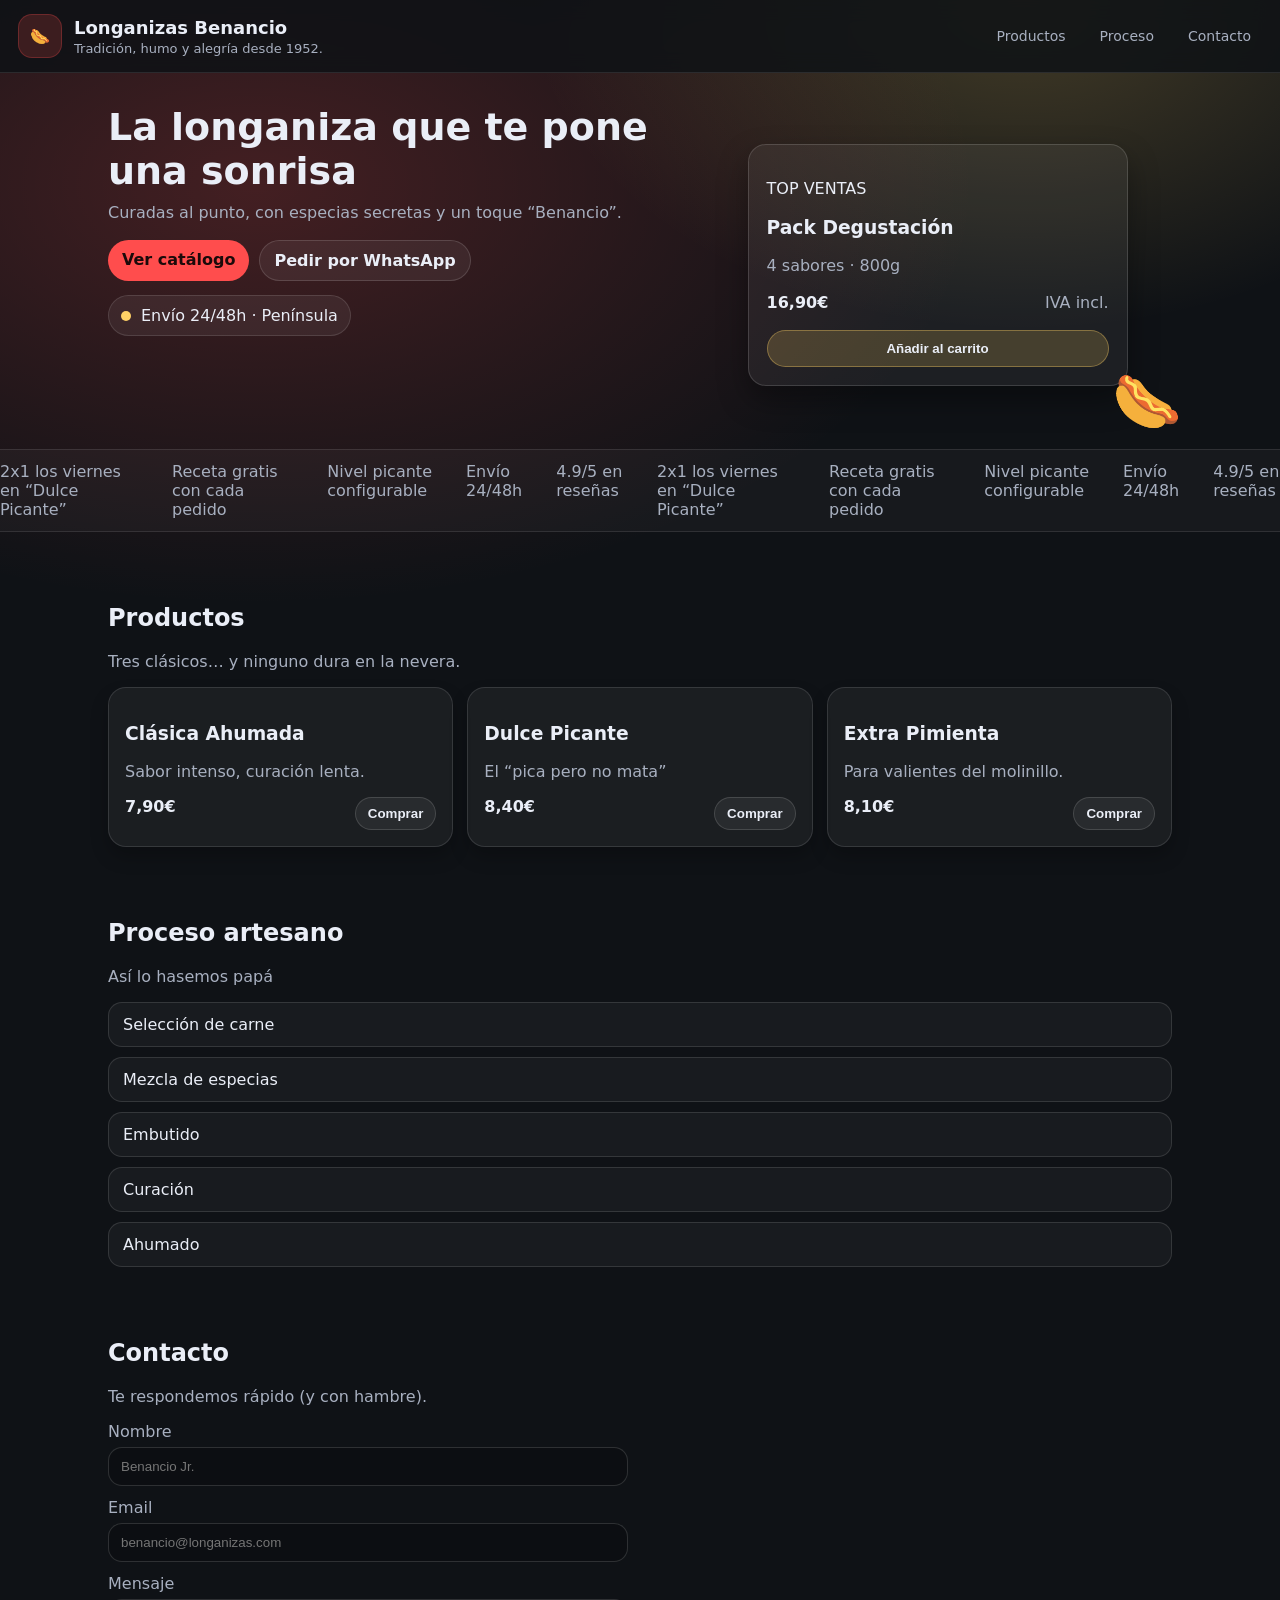
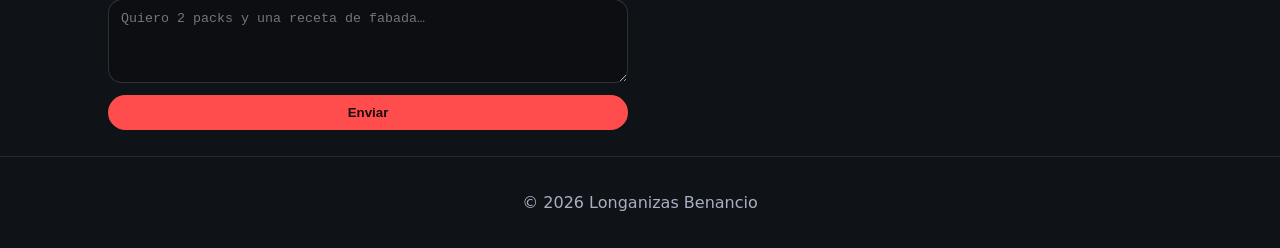
==== Apuntes animaciones_Keyframes LONGANIZASBENANCIO/index.html @ 178075bf "Apuntes animaciones_Keyframes LONGANIZASBENANCIO" ====
<!doctype html>
<html lang="es">
  <head>
    <meta charset="UTF-8" />
    <meta name="viewport" content="width=device-width, initial-scale=1.0" />
    <title>Longanizas Benancio</title>

    <!-- SOLO tu CSS -->
    <link rel="stylesheet" href="styles.css" />
  </head>

  <body>
    <header class="topbar">
      <div class="brand">
        <span class="logo">🌭</span>

        <div class="brand-text">
          <h1>Longanizas Benancio</h1>
          <p>Tradición, humo y alegría desde 1952.</p>
        </div>
      </div>

      <nav class="nav">
        <a href="#productos">Productos</a>
        <a href="#proceso">Proceso</a>
        <a href="#contacto">Contacto</a>
      </nav>
    </header>

    <main>
      <!-- HERO -->
      <section class="hero">
        <div class="hero-left">
          <h2>La longaniza que te pone una sonrisa</h2>

          <p>Curadas al punto, con especias secretas y un toque “Benancio”.</p>

          <div class="hero-actions">
            <a class="btn btn-primary" href="#productos">Ver catálogo</a>
            <a class="btn btn-ghost" href="#contacto">Pedir por WhatsApp</a>
          </div>

          <div class="badge">
            <span class="badge-dot"></span>
            <span>Envío 24/48h · Península</span>
            <!--La clase badge (comúnmente utilizada en Bootstrap, Material Design o 
      frameworks CSS) se utiliza para crear pequeñas etiquetas, insignias o 
      distintivos visuales que resaltan información secundaria, contadores 
      (como notificaciones), estados o etiquetas de categorización dentro de una 
      interfaz.-->
          </div>
        </div>

        <div class="hero-right">
          <article class="hero-card">
            <div class="hero-card-top">
              <p class="tag">TOP VENTAS</p>
              <h3>Pack Degustación</h3>
              <p class="muted">4 sabores · 800g</p>
            </div>

            <div class="hero-card-price">
              <span class="price">16,90€</span>
              <span class="mini muted">IVA incl.</span>
            </div>

            <button class="btn btn-secondary">Añadir al carrito</button>

            <div class="shine"></div>
          </article>

          <div class="floating-sausage">🌭</div>
        </div>
      </section>

      <!-- CINTA -->
      <section class="marquee">
        <div class="marquee-track">
          <span>2x1 los viernes en “Dulce Picante”</span>
          <span>Receta gratis con cada pedido</span>
          <span>Nivel picante configurable</span>
          <span>Envío 24/48h</span>
          <span>4.9/5 en reseñas</span>

          <!-- duplicado para animación futura -->
          <span>2x1 los viernes en “Dulce Picante”</span>
          <span>Receta gratis con cada pedido</span>
          <span>Nivel picante configurable</span>
          <span>Envío 24/48h</span>
          <span>4.9/5 en reseñas</span>
        </div>
      </section>

      <!-- PRODUCTOS -->
      <section id="productos" class="section">
        <header class="section-head">
          <h2>Productos</h2>
          <p class="muted">Tres clásicos… y ninguno dura en la nevera.</p>
        </header>

        <div class="grid">
          <article class="card">
            <h3>Clásica Ahumada</h3>
            <p class="muted">Sabor intenso, curación lenta.</p>

            <div class="card-bottom">
              <span class="price">7,90€</span>
              <button class="btn btn-small">Comprar</button>
            </div>
          </article>

          <article class="card">
            <h3>Dulce Picante</h3>
            <p class="muted">El “pica pero no mata”</p>

            <div class="card-bottom">
              <span class="price">8,40€</span>
              <button class="btn btn-small">Comprar</button>
            </div>
          </article>

          <article class="card">
            <h3>Extra Pimienta</h3>
            <p class="muted">Para valientes del molinillo.</p>

            <div class="card-bottom">
              <span class="price">8,10€</span>
              <button class="btn btn-small">Comprar</button>
            </div>
          </article>
        </div>
      </section>

      <!-- PROCESO -->
      <section id="proceso" class="section process">
        <header class="section-head">
          <h2>Proceso artesano</h2>
          <p class="muted">Así lo hasemos papá</p>
        </header>

        <ol class="steps">
          <li class="step">Selección de carne</li>
          <li class="step">Mezcla de especias</li>
          <li class="step">Embutido</li>
          <li class="step">Curación</li>
          <li class="step">Ahumado</li>
        </ol>
      </section>

      <!-- CONTACTO -->
      <section id="contacto" class="section contact">
        <header class="section-head">
          <h2>Contacto</h2>
          <p class="muted">Te respondemos rápido (y con hambre).</p>
        </header>

        <form class="form">
          <label>
            Nombre
            <input type="text" placeholder="Benancio Jr." />
          </label>

          <label>
            Email
            <input type="email" placeholder="benancio@longanizas.com" />
          </label>

          <label>
            Mensaje
            <textarea
              rows="4"
              placeholder="Quiero 2 packs y una receta de fabada…"
            ></textarea>
          </label>

          <button class="btn btn-primary">Enviar</button>
        </form>
      </section>
    </main>

    <footer class="footer">
      <p>© <span id="year"></span> Longanizas Benancio</p>
    </footer>

    <script>
      document.getElementById("year").textContent = new Date().getFullYear();
    </script>
  </body>
</html>
---- Apuntes animaciones_Keyframes LONGANIZASBENANCIO/styles.css ----
/* =========================
   BASE
========================= */

/* :root (raíz del documento)
   ---------------------------------------------------------
   Aquí definimos VARIABLES CSS (Custom Properties).
   Piensa en ellas como “constantes” de diseño:
   - Centralizan colores, radios, sombras…
   - Evitan repetir valores mágicos por todo el CSS
   - Facilitan cambiar el tema del sitio en 30 segundos
   Uso:
     color: var(--text);
     border-radius: var(--r);
*/
:root{
  /* --bg: color base del fondo de toda la página.
     Es el “lienzo” oscuro sobre el que contrastan tarjetas y texto. */
  --bg: #0f1216;

  /* --card: color de tarjeta (más claro que el fondo).
     Útil para contenedores, secciones o paneles. */
  --card: #171b22;

  /* --text: texto principal.
     Debe tener mucho contraste con --bg para legibilidad. */
  --text: #eaeef7;

  /* --muted: texto secundario (“apagado”).
     Sirve para descripciones y detalles: menos importancia visual. */
  --muted: #a8b0c0;

  /* --accent: acento principal (rojo marca).
     Se usa para botones primarios, highlights, tags, etc. */
  --accent: #ff4d4d;

  /* --accent2: acento secundario (amarillo).
     Se usa para badges, puntos de estado y detalles alternativos. */
  --accent2: #ffd166;

  /* --line: color de líneas/bordes sutiles.
     alpha bajo = no “corta” visualmente el diseño, solo delimita. */
  --line: rgba(255,255,255,.10);

  /* --r: radio base de bordes redondeados.
     Mantener un radio consistente da “unidad” visual al diseño. */
  --r: 18px;

  /* --shadow: sombra estándar.
     offset-y alto + blur = sombra suave y profunda (estética “card”). */
  --shadow: 0 14px 30px rgba(0,0,0,.35);
}

/* Selector universal
   ---------------------------------------------------------
   box-sizing: border-box:
   - El width/height incluyen padding + border.
   - Evita que una caja “crezca” inesperadamente al añadir padding.
   - Hace más sencillo el diseño responsive.
*/
*{ box-sizing: border-box; }

/* html
   ---------------------------------------------------------
   scroll-behavior: smooth:
   - Cuando pulsas un enlace interno (ej. <a href="#contacto">),
     el navegador hace scroll ANIMADO hasta el destino.
   - Mejora UX, porque el usuario “ve” hacia dónde se mueve.
   - No afecta al scroll manual (rueda/trackpad): solo a saltos automáticos.
*/
html{
    scroll-behavior: smooth;
}

/* body
   ---------------------------------------------------------
   Aquí definimos:
   - Tipografía base
   - Fondo (con capas de gradientes radiales)
   - Color por defecto del texto
*/
body{
  /* Eliminamos el margen por defecto del navegador (si no, habría “marco blanco”) */
  margin: 0;

  /* “System font stack”
     - Usa la fuente del sistema del usuario (Windows/macOS/Linux)
     - Carga rápida, look moderno y coherente con el SO */
  font-family: system-ui, -apple-system, Segoe UI, Roboto, Arial, sans-serif;

  /* Fondo inicial (fallback).
     Si el navegador no soportara gradientes por alguna razón,
     al menos queda el color base. */
  background: var(--bg);

  /* Color de texto base: aplicado a todo lo que no defina color propio */
  color: var(--text);

  /* Fondo por capas (la ÚLTIMA capa va al fondo)
     ---------------------------------------------------------
     1ª capa: mancha roja suave (arriba-izquierda)
     2ª capa: mancha amarilla suave (arriba-derecha)
     3ª capa: color base oscuro (lienzo)
     Esto crea “iluminación ambiental” sin imágenes.
  */
  background:
  radial-gradient(
    /* Tamaño de la elipse (ancho x alto) y posición del foco (at x% y%) 
    DESDE LA POSICIÓN IZQUIERDA-ARRIBA DE LA PANTALLA*/
    1200px 700px at 20% 10%,

    /* Color del centro con transparencia */
    rgba(255,77,77,.22),

    /* A partir del 60% se vuelve totalmente transparente (se difumina) */
    transparent 60%
  ), 
  radial-gradient(
    900px 600px at 80% 0%,
    rgba(255,209,100,.22),
    transparent 55%
  ), 

  /* Capa final: color sólido del fondo */
  var(--bg);
}

/* Links
   ---------------------------------------------------------
   color: inherit → los enlaces heredan el color del texto donde estén.
   text-decoration: none → quita subrayado (estética más “app”).
*/
a{ color: inherit; text-decoration: none; }

/* Utilidad: texto “apagado”
   Se usa en descripciones, subtítulos, info secundaria. */
.muted{ color: var(--muted); }

/* Utilidad: precio destacado
   font-weight alto para que el precio sea lo más visible en tarjetas. */
.price{ font-weight: 800; }



/* =========================
   TOPBAR
========================= */

/* Barra superior “pegajosa” (sticky)
   ---------------------------------------------------------
   Objetivo:
   - Que la marca y navegación estén siempre accesibles al hacer scroll
   - Efecto “glassmorphism”: fondo translúcido + blur
*/
.topbar{
  /* sticky: se comporta como normal hasta llegar a top:0 y ahí se queda */
  position: sticky;

  /* Punto de pegado */
  top: 0;

  /* Capa por encima del contenido para que no quede tapada */
  z-index: 20;

  /* Blur del contenido que pasa por detrás (solo se aprecia con transparencia) */
  backdrop-filter: blur(10px);

  /* Fondo semitransparente: permite ver el blur y “separa” del contenido */
  background: rgba(15,18,22,.85);

  /* Línea inferior para delimitar la barra sin ser dura */
  border-bottom: 1px solid var(--line);

  /* Espaciado interno */
  padding: 14px 18px;

  /* Flexbox para alinear:
     - izquierda: brand
     - derecha: nav */
  display: flex;
  align-items: center;            /* centra verticalmente logo/texto/links */
  justify-content: space-between; /* empuja brand y nav a extremos */
}

/* Brand agrupa logo + texto
   gap crea el espacio entre ambos sin usar márgenes. */
.brand{
  display: flex;
  align-items: center;
  gap: 12px;
}

/* Logo como “pastilla cuadrada” con emoji centrado */
.logo{
  /* Grid + place-items es una forma cómoda de centrar un hijo */
  display: grid;
  place-items: center;

  /* Tamaño fijo del contenedor del emoji */
  width: 44px;
  height: 44px;

  /* Bordes redondeados (coherente con --r, aquí más pequeño) */
  border-radius: 14px;

  /* Fondo rojo suave + borde rojo suave para dar identidad de marca */
  background: rgba(255,77,77,.18);
  border: 1px solid rgba(255,77,77,.25);

  /* Animación:
     - logoTravieso es el nombre del @keyframes
     - 2.5s: duración de cada ciclo
     - ease-in-out: movimiento suave (sin brusquedad)
     - infinite: repite continuamente
  */
  animation: logoTravieso 2.5s ease-in-out infinite;
}

/* Título del brand (h1) ajustado a “tamaño header” */
.brand-text h1{
  /* Quitamos margen por defecto del h1 para que no descoloque la barra */
  margin: 0;

  /* Tamaño controlado: un h1 normal sería demasiado grande */
  font-size: 18px;
}

/* Subtítulo del brand */
.brand-text p{
  /* Pequeña separación desde el h1 */
  margin: 3px 0 0;

  /* Más pequeño y apagado: jerarquía visual */
  font-size: 13px;
  color: var(--muted);
}

/* Navegación */
.nav{
  display: flex;
  gap: 12px;           /* separación uniforme entre enlaces */
  font-size: 14px;
  color: var(--muted); /* por defecto se ve más suave (no roba atención al logo) */
}

/* Links de navegación como “píldoras” */
.nav a{
  /* padding amplio = área clicable cómoda */
  padding: 8px 10px;

  /* muy redondeado = pill */
  border-radius: 999px;

  /* borde transparente: reservado para que en hover “aparezca” */
  border: 1px solid transparent;
}

/* Hover:
   - aparece borde suave
   - el texto pasa a color principal */
.nav a:hover{
  border-color: rgba(255,255,255,.18);
  color: var(--text);
}



/* =========================
   HERO
========================= */

/* Hero: bloque principal
   ---------------------------------------------------------
   Layout con CSS Grid:
   - Columna izquierda: texto + botones + badge
   - Columna derecha: tarjeta producto + decoración
*/
.hero{
  /* Limita el ancho para mantener buena legibilidad en pantallas grandes */
  max-width: 1100px;

  /* Centrado horizontal */
  margin: 0 auto;

  /* Espaciado: arriba 32, laterales 18, abajo 14 */
  padding: 32px 18px 14px;

  /* Grid de 2 columnas */
  display: grid;

  /* 1.1fr vs 0.9fr:
     La izquierda gana un poco más de espacio para el título y texto. */
  grid-template-columns: 1.1fr .9fr;

  /* Separación entre columnas */
  gap: 22px;
}

/* Título grande del hero */
.hero-left h2{
  margin: 0 0 10px;
  font-size: 38px;
}

/* Párrafo del hero (apoyando el título) */
.hero-left p{
  margin: 0 0 18px;
  color: var(--muted);
}

/* Contenedor de acciones (botones) */
.hero-actions{
  display: flex;

  /* espacio entre botones */
  gap: 10px;

  /* separa botones del badge */
  margin-bottom: 14px;
}

/* Badge informativo
   ---------------------------------------------------------
   inline-flex: se comporta como elemento “en línea”,
   pero internamente alinea sus hijos en fila.
*/
.badge{
  display: inline-flex;
  align-items: center; /* centra verticalmente el dot y el texto */
  gap: 10px;           /* distancia entre el punto y el texto */

  padding: 10px 12px;
  border-radius: 999px;

  border: 1px solid rgba(255,255,255,.12);
  background: rgba(255,255,255,.06);

  /* Animación por subpropiedades:
     - name: qué keyframes usar
     - duration: ciclo rápido (1s)
     - ease-in-out: sube/baja suave
     - infinite: sin fin
     - alternate: no “resetea”, va ida/vuelta (más suave)
  */
  animation-name: botonResplandor;
  animation-duration: 1s;
  animation-timing-function: ease-in-out;
  animation-iteration-count: infinite;
  animation-direction: alternate;
}

/* Punto circular del badge */
.badge-dot{
   /*Le das un tamaño cuadrado de 10x10 píxeles.*/
  width: 10px;
  height: 10px;

  /* Cuando aplicas border-radius: 50% a un elemento que es cuadrado, el navegador 
  redondea las esquinas hasta convertirlo en un círculo.
  Si fuera rectangular (por ejemplo 20px x 10px), sería una elipse. */
  border-radius: 50%;

  /*Le da color de fondo. Sin esto, el círculo sería invisible.*/
  background: var(--accent2);

  /* Animación “latido”:
     scale + opacity para simular pulso */
  animation: dotPulse 1s ease-in-out infinite;
}

/* Columna derecha del hero */
.hero-right{
  /* relative:
     permite que hijos absolute (floating-sausage) se posicionen aquí */
  position: relative;

  min-height: 320px;

  /* centramos la tarjeta dentro del área derecha */
  display: grid;
  place-items: center;
}

/* Tarjeta del producto */
.hero-card{
  /* min(380px, 100%):
     - en escritorio no pasa de 380px
     - en móvil ocupa todo el ancho disponible */
  width: min(380px, 100%);

  /* esquinas redondeadas usando la variable global */
  border-radius: var(--r);

  /* fondo ligeramente transparente (tarjeta sobre fondo oscuro) */
  background: rgba(255,255,255,.06);

  /* borde para separar sutilmente del fondo */
  border: 1px solid rgba(255,255,255,.14);

  /* sombra para dar profundidad */
  box-shadow: var(--shadow);

  /* aire interior */
  padding: 18px;

  /* relative para capas internas (shine, etc.) */
  position: relative;

  /* recorta cualquier elemento que se salga (útil para efectos) */
  overflow: hidden;

  /* Animación de entrada:
     - tarjetaTraviesa: keyframes (sube + aparece)
     - 4s: muy suave/lenta (sensación “cinemática”)
     - cubic-bezier(...): curva personalizada (entra con energía y asienta)
     - 0.2, 0.9 coordenadas x
     - 0.2, 1 coordenadas y
     - 1: solo una vez (animación de carga) */
  animation: tarjetaTraviesa 4s cubic-bezier(0.2, 0.9, 0.2, 1) 1;
}

/* Bloque precio dentro de la tarjeta */
.hero-card-price{
  display: flex;

  /* separa precio e “IVA incl.” a extremos */
  justify-content: space-between;

  /* margen vertical para respirar */
  margin: 18px 0;
}

/* Shine desactivado (si se activara, se vería un barrido de brillo) */
.shine{
  display: none; /* sin animación */
}

/* Emoji decorativo situado en esquina */
.floating-sausage{
  /* absolute: se “pega” a coordenadas dentro de .hero-right (que es relative) */
  position: absolute;

  /* lo empujas un poco hacia afuera para que parezca “salirse” del marco */
  right: -10px;
  bottom: -10px;

  /* tamaño del emoji */
  font-size: 56px;
}



/* =========================
   MARQUEE
========================= */

/* Sección cinta (marquee) */
.marquee{
  margin: 10px 0 26px;

  /* líneas arriba y abajo para “encerrar” la cinta */
  border-top: 1px solid var(--line);
  border-bottom: 1px solid var(--line);

  /* fondo sutil para diferenciarla del resto */
  background: rgba(255,255,255,.03);
}

/* Track de la cinta: elementos en fila */
.marquee-track{
  display: flex;

  /* separación entre mensajes */
  gap: 34px;

  padding: 12px 0;

  color: var(--muted);
}



/* =========================
   SECTIONS
========================= */

/* Contenedor genérico de secciones (productos, proceso, contacto...) */
.section{
  max-width: 1100px;
  margin: 0 auto;
  padding: 26px 18px;
}

/* Grid de productos */
.grid{
  margin-top: 16px;

  display: grid;

  /* 3 columnas iguales */
  grid-template-columns: repeat(3, 1fr);

  /* hueco entre cards */
  gap: 14px;
}

/* Card de producto */
.card{
  border-radius: var(--r);

  /* fondo translúcido: diferencia respecto al fondo base */
  background: rgba(255,255,255,.05);

  border: 1px solid rgba(255,255,255,.12);

  padding: 16px;

  /* sombra más ligera que la del hero-card */
  box-shadow: 0 10px 18px rgba(0,0,0,.22);
}

/* Parte inferior de la card (precio + botón) */
.card-bottom{
  margin-top: 16px;
  display: flex;
  justify-content: space-between;
}



/* =========================
   STEPS
========================= */

/* Lista de pasos (ol/ul) */
.steps{
  margin: 16px 0 0;

  /* quitamos padding por defecto de listas */
  padding: 0;

  /* quitamos viñetas/numeración para control total del estilo */
  list-style: none;

  display: grid;

  /* separación vertical entre items */
  gap: 10px;
}

/* Item de paso */
.step{
  border-radius: 14px;
  border: 1px solid rgba(255,255,255,.12);
  background: rgba(255,255,255,.04);

  padding: 12px 14px;
}



/* =========================
   FORM
========================= */

/* Contenedor de formulario */
.form{
  margin-top: 14px;

  /* grid para apilar campos con separación uniforme */
  display: grid;
  gap: 12px;

  /* limita ancho para que no se extienda demasiado (mejor UX) */
  max-width: 520px;
}

/* Label con el texto y el input debajo */
label{
  display: grid;
  gap: 6px; /* espacio entre texto del label y el campo */
  color: var(--muted);
}

/* Campos */
input, textarea{
  border-radius: 14px;
  border: 1px solid rgba(255,255,255,.14);

  /* fondo oscuro semitransparente para integrarlo en el tema */
  background: rgba(0,0,0,.18);

  color: var(--text);

  /* padding cómodo para escribir */
  padding: 11px 12px;
}



/* =========================
   BUTTONS
========================= */

/* Botón base */
.btn{
  border: 0;          /* elimina borde por defecto */
  cursor: pointer;    /* mano al pasar el ratón */

  /* pill */
  border-radius: 999px;

  /* tamaño clicable */
  padding: 10px 14px;

  /* jerarquía del texto */
  font-weight: 700;
}

/* Botón primario: rojo marca */
.btn-primary{
  background: var(--accent);

  /* texto oscuro sobre rojo para contraste */
  color: #1b0a0a;
}

/* Botón secundario: amarillo suave, normalmente dentro de tarjetas */
.btn-secondary{
  background: rgba(255,209,102,.18);
  border: 1px solid rgba(255,209,102,.35);
  color: var(--text);

  /* ocupa todo el ancho disponible */
  width: 100%;
}

/* Botón “fantasma”: transparente con borde sutil */
.btn-ghost{
  background: rgba(255,255,255,.06);
  border: 1px solid rgba(255,255,255,.14);
  color: var(--text);
}

/* Botón pequeño (usado en cards) */
.btn-small{
  padding: 8px 12px;
  background: rgba(255,255,255,.06);
  border: 1px solid rgba(255,255,255,.14);
  color: var(--text);
}

/* Footer */
.footer{
  border-top: 1px solid var(--line);
  padding: 20px 18px;
  text-align: center;
  color: var(--muted);
}



/* =========================
   ANIMACIONES (@keyframes)
========================= */

/* logoTravieso
   ---------------------------------------------------------
   Animación del logo: balanceo + micro zoom.
   Se usa transform (rotate + scale) porque es eficiente:
   - el navegador puede optimizarlo mejor que top/left
   - suele renderizarse por GPU
*/
@keyframes logoTravieso{
    /* Estado inicial */
    from { 
      /* gira a la izquierda y tamaño normal */
      transform: rotate(-5deg) scale(1);
    }

    /* Estado final */
    to   {
      /* gira a la derecha y aumenta un 5% */
      transform: rotate(5deg) scale(1.05);
    }
}

/* dotPulse
   ---------------------------------------------------------
   Latido del punto:
   - scale: crece/encoge (efecto pulso)
   - opacity: acompaña para dar sensación de “respirar”
*/
@keyframes dotPulse{
    0%   { transform: scale(1);    opacity: .8; }
    50%  { transform: scale(1.25); opacity: 1;  }
    100% { transform: scale(1);    opacity: .8; }
}

/* botonResplandor
   ---------------------------------------------------------
   Resplandor del badge mediante box-shadow:
   - en 0% y 100% no hay halo (0)
   - en 50% hay halo visible
   Con animation-direction: alternate el efecto se siente suave.
*/
@keyframes botonResplandor{
    0%   { box-shadow: 0 0 0  rgba(255, 200, 100, 0); }
    50%  { box-shadow: 0 0 20px rgba(255, 200, 100, 0.20); }
    100% { box-shadow: 0 0 0  rgba(255, 200, 100, 0); }
}

/* tarjetaTraviesa
   ---------------------------------------------------------
   Entrada de la tarjeta:
   - translateY: empieza un poco más abajo y sube
   - opacity: de invisible a visible
   Efecto típico de “aparecer al cargar”.
*/
@keyframes tarjetaTraviesa{
    0%   { transform: translateY(14px); opacity: 0; }
    100% { transform: translateY(0px);  opacity: 1; }
}



/* =========================
   RESPONSIVE
========================= */

/* Media query para pantallas <= 900px
   ---------------------------------------------------------
   Ajusta layout a móvil/tablet:
   - Hero pasa a 1 columna (texto arriba, tarjeta abajo)
   - Grid de productos pasa a 1 columna (mejor lectura y espacio)
*/
@media (max-width: 900px){
  .hero{ grid-template-columns: 1fr; }
  .grid{ grid-template-columns: 1fr; }
}
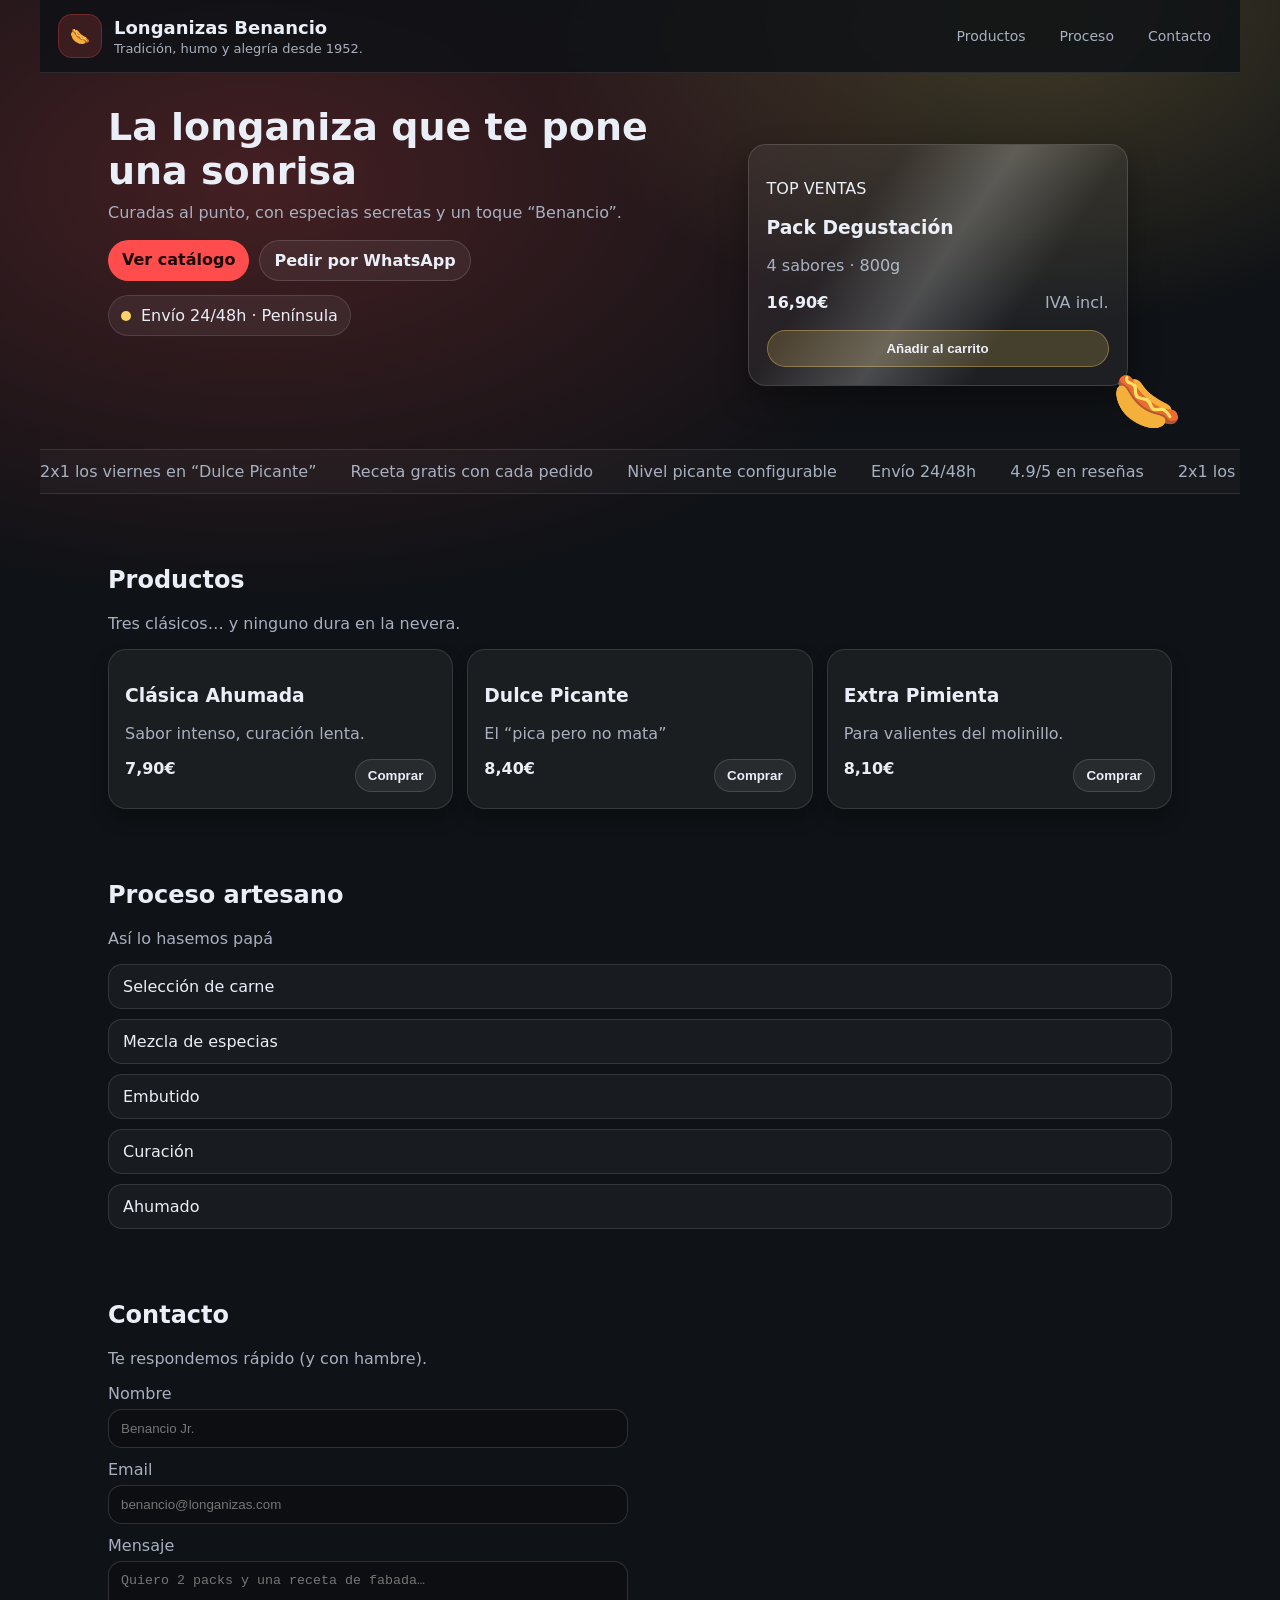
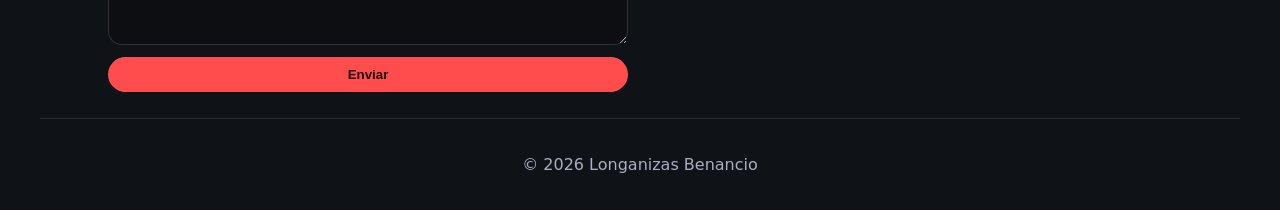
==== commit c8d4d873: "Actualiza Apuntes animaciones_Keyframes LONGANIZASBENANCIO" ====
--- a/Apuntes animaciones_Keyframes LONGANIZASBENANCIO/index.html
+++ b/Apuntes animaciones_Keyframes LONGANIZASBENANCIO/index.html
@@ -7,6 +7,10 @@
 
     <!-- SOLO tu CSS -->
     <link rel="stylesheet" href="styles.css" />
+    <link
+      rel="stylesheet"
+      href="https://cdnjs.cloudflare.com/ajax/libs/animate.css/4.1.1/animate.min.css"
+    />
   </head>
 
   <body>
@@ -15,7 +19,9 @@
         <span class="logo">🌭</span>
 
         <div class="brand-text">
-          <h1>Longanizas Benancio</h1>
+          <h1 class="animate__animated animate__fadeInDown">
+            Longanizas Benancio
+          </h1>
           <p>Tradición, humo y alegría desde 1952.</p>
         </div>
       </div>
@@ -67,6 +73,9 @@
             <button class="btn btn-secondary">Añadir al carrito</button>
 
             <div class="shine"></div>
+            <!--Este contenedor vacío va a servir 
+            para añadir una animación sobre el contenedor que abarca 
+            la TODOS LOS ELEMENTOS QUE CONTENGA SU TARJETA PADRE-->
           </article>
 
           <div class="floating-sausage">🌭</div>
@@ -75,6 +84,10 @@
 
       <!-- CINTA -->
       <section class="marquee">
+        <!--El uso de class="marquee" (o más tradicionalmente la etiqueta <marquee>) 
+        se utiliza para crear un efecto de texto o imágenes que se desplazan 
+        automáticamente a través de la pantalla, ya sea de derecha a izquierda, 
+        de arriba a abajo, o rebotando.-->
         <div class="marquee-track">
           <span>2x1 los viernes en “Dulce Picante”</span>
           <span>Receta gratis con cada pedido</span>
--- a/Apuntes animaciones_Keyframes LONGANIZASBENANCIO/styles.css
+++ b/Apuntes animaciones_Keyframes LONGANIZASBENANCIO/styles.css
@@ -123,6 +123,15 @@
 
   /* Capa final: color sólido del fondo */
   var(--bg);
+
+  max-width: 1200px;
+  margin: 0px auto; /*!!!!ALINEA TODOS LOS ELEMENTOS DENTRO DEL ELEMENTO 
+  PADRE !!!!!!!!*/
+  /*tEXT-ALIGN CENTER LINEA TEXTO O ELEMENTOS INLINE 
+  DENTRO DE UN CONTENEDOR.
+  align-items:
+  Justify-content: center se usa con display-Flex, 
+  al igual que align-items: center centra en EJE SECUNDARIO!*/
 }
 
 /* Links
@@ -430,9 +439,38 @@
   margin: 18px 0;
 }
 
-/* Shine desactivado (si se activara, se vería un barrido de brillo) */
+
 .shine{
-  display: none; /* sin animación */
+
+
+  position: absolute /*La propiedad CSS position: absolute se utiliza para 
+  sacar un elemento del flujo normal del documento y posicionarlo con precisión 
+  absoluta respecto a su contenedor padre posicionado más cercano*/;
+
+  /* top: -40%; /*Quiero que se exceda por arriba
+  button: -40%; Por abajo
+  left: -40%; Izquierda
+  right: -40%; Derecha*/
+
+  inset: -40% -60%; /*Es un resumen de lo anterior*/
+
+  background: linear-gradient(
+      110deg, /*Con esto va a quedar recto en el eje horizontal*/
+      transparent 40%, /*opacidad inicial*/
+      rgba(255,255,255, .20) 50%,
+      transparent 60% 
+
+  );
+  transform: rotate(14deg); /*Añadir esta rotación posterior, en vez de colocar 
+  directamente la orientación final en los deg de linear-gradient, hace un efecto
+  mejor*/
+
+   /*Esta etiqueta va a cubrir el botón que tiene el contenedor padre,
+   por lo tanto usamos: pointer-events:none; para desactivar los eventos
+   de ratón en esta capa*/
+   pointer-events:none;
+
+   animation: lineaLoca 3s ease-in-out infinite;
 }
 
 /* Emoji decorativo situado en esquina */
@@ -464,18 +502,26 @@
 
   /* fondo sutil para diferenciarla del resto */
   background: rgba(255,255,255,.03);
+
+  overflow: hidden; /*overflow: hidden; en CSS se utiliza principalmente 
+  para recortar y ocultar cualquier contenido (imágenes, texto, elementos hijos) 
+  que sobresalga de los límites definidos de su contenedor. */
 }
 
 /* Track de la cinta: elementos en fila */
 .marquee-track{
   display: flex;
 
+  white-space: nowrap; /*Anula saltos de línea*/
+
   /* separación entre mensajes */
   gap: 34px;
 
   padding: 12px 0;
 
   color: var(--muted);
+
+  animation: marqueeMove 15s linear infinite;
 }
 
 
@@ -722,7 +768,20 @@
     100% { transform: translateY(0px);  opacity: 1; }
 }
 
-
+@keyframes marqueeMove{
+
+   from { transform: trnslateX(0);}
+   to { transform: translateX(-50%);} /*Para que no queden espacios en blanco
+   entre que llega hasta el fin*/
+}
+
+@keyframes lineaLoca{
+   0% { transform: translateX(-40%) rotate(12deg); opacity:0;} /*Opacity no forma parte del
+   transform, por eso se separa por punto y coma*/
+   30%{opacity:1;}
+   60%{opacity:1;}
+   100% { transform: translateX(40%) rotate(12deg); opacity:0;}
+}
 
 /* =========================
    RESPONSIVE
